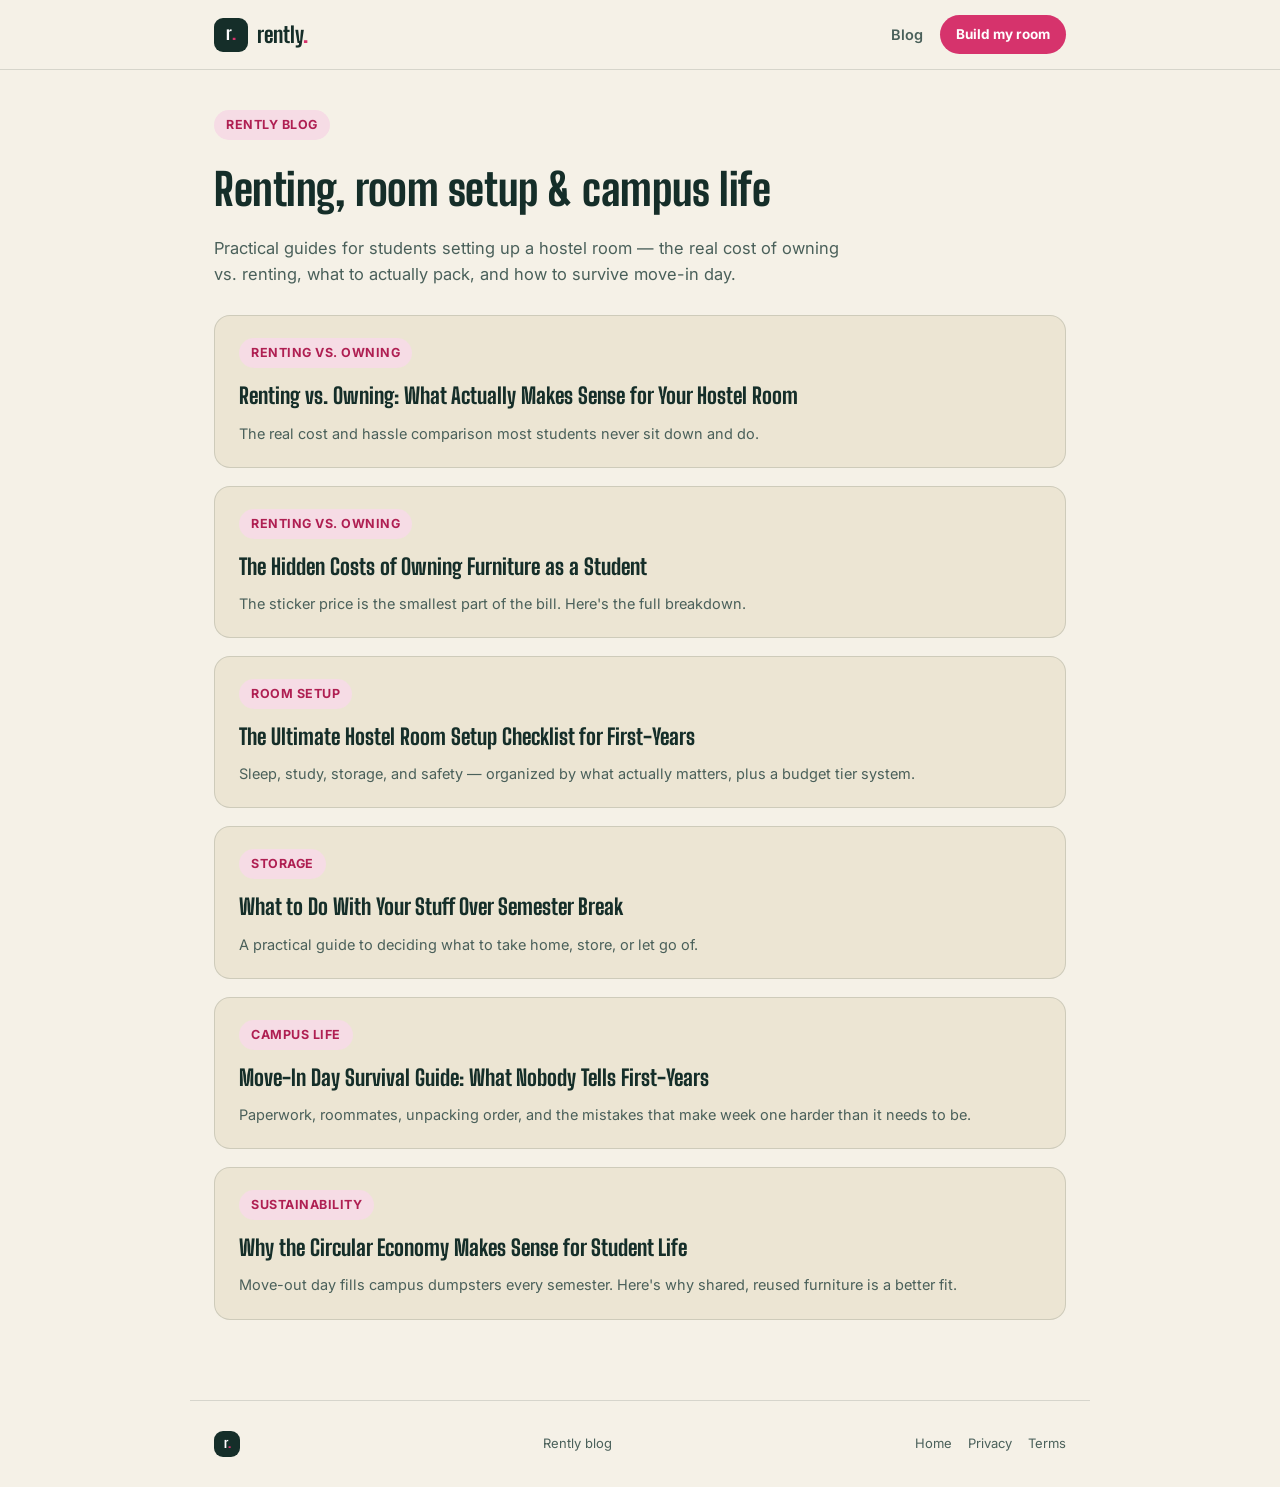
==== blog/index.html @ 52b4bbce "Add an SEO blog: renting vs. owning, plus broader student-life content Built as real static HTML pag" ====
<!DOCTYPE html>
<html lang="en">
<head>
<meta charset="UTF-8" />
<meta name="viewport" content="width=device-width, initial-scale=1.0" />
<title>Rently Blog — Renting, Room Setup & Campus Life</title>
<meta name="description" content="Practical guides on renting vs. owning, hostel room setup, semester storage, and campus move-in life — from the team behind Rently." />
<link rel="canonical" href="https://rently-site.rently-campus.workers.dev/blog/" />
<meta property="og:type" content="website" />
<meta property="og:title" content="Rently Blog — Renting, Room Setup & Campus Life" />
<meta property="og:description" content="Practical guides on renting vs. owning, hostel room setup, semester storage, and campus move-in life." />
<meta property="og:url" content="https://rently-site.rently-campus.workers.dev/blog/" />
<meta name="twitter:card" content="summary" />
<link rel="icon" href="data:image/svg+xml,%3Csvg xmlns='http://www.w3.org/2000/svg' viewBox='0 0 64 64'%3E%3Crect width='64' height='64' rx='16' fill='%23152E29'/%3E%3Ctext x='19' y='45' font-family='Georgia,serif' font-weight='800' font-size='34' fill='%23fff'%3Er%3C/text%3E%3Ccircle cx='47' cy='40' r='4' fill='%23D6336C'/%3E%3C/svg%3E" />
<link rel="stylesheet" href="/blog/blog.css" />
</head>
<body>
<header class="rn-header">
  <div class="rn-header-inner">
    <a class="rn-logo" href="/"><span class="rn-logo-badge">r<span class="rn-dot">.</span></span><span class="rn-logo-word">rently<span class="rn-dot">.</span></span></a>
    <nav style="display:flex; gap:4px; align-items:center;">
      <a class="rn-nav-link" href="/blog/">Blog</a>
      <a class="rn-cta" href="/">Build my room</a>
    </nav>
  </div>
</header>

<main class="rn-wrap-wide">
  <span class="rn-eyebrow">Rently Blog</span>
  <h1 class="rn-display" style="font-size:clamp(30px,5vw,44px); margin:0 0 10px;">Renting, room setup &amp; campus life</h1>
  <p style="font-size:16.5px; color:var(--ink-soft); max-width:640px; margin:0;">Practical guides for students setting up a hostel room &mdash; the real cost of owning vs. renting, what to actually pack, and how to survive move-in day.</p>

  <div class="rn-post-grid">
    <a class="rn-post-card" href="/blog/renting-vs-owning-hostel-room.html">
      <span class="rn-eyebrow">Renting vs. Owning</span>
      <h2>Renting vs. Owning: What Actually Makes Sense for Your Hostel Room</h2>
      <p>The real cost and hassle comparison most students never sit down and do.</p>
    </a>
    <a class="rn-post-card" href="/blog/hidden-costs-of-owning-furniture.html">
      <span class="rn-eyebrow">Renting vs. Owning</span>
      <h2>The Hidden Costs of Owning Furniture as a Student</h2>
      <p>The sticker price is the smallest part of the bill. Here's the full breakdown.</p>
    </a>
    <a class="rn-post-card" href="/blog/hostel-room-setup-checklist.html">
      <span class="rn-eyebrow">Room Setup</span>
      <h2>The Ultimate Hostel Room Setup Checklist for First-Years</h2>
      <p>Sleep, study, storage, and safety &mdash; organized by what actually matters, plus a budget tier system.</p>
    </a>
    <a class="rn-post-card" href="/blog/semester-break-storage-guide.html">
      <span class="rn-eyebrow">Storage</span>
      <h2>What to Do With Your Stuff Over Semester Break</h2>
      <p>A practical guide to deciding what to take home, store, or let go of.</p>
    </a>
    <a class="rn-post-card" href="/blog/move-in-day-survival-guide.html">
      <span class="rn-eyebrow">Campus Life</span>
      <h2>Move-In Day Survival Guide: What Nobody Tells First-Years</h2>
      <p>Paperwork, roommates, unpacking order, and the mistakes that make week one harder than it needs to be.</p>
    </a>
    <a class="rn-post-card" href="/blog/circular-economy-student-life.html">
      <span class="rn-eyebrow">Sustainability</span>
      <h2>Why the Circular Economy Makes Sense for Student Life</h2>
      <p>Move-out day fills campus dumpsters every semester. Here's why shared, reused furniture is a better fit.</p>
    </a>
  </div>
</main>

<footer class="rn-footer">
  <a class="rn-logo" href="/"><span class="rn-logo-badge" style="width:26px;height:26px;font-size:13.5px;">r<span class="rn-dot">.</span></span></a>
  <span>Rently blog</span>
  <div class="rn-footer-links">
    <a href="/">Home</a>
    <a href="/privacy">Privacy</a>
    <a href="/terms">Terms</a>
  </div>
</footer>
</body>
</html>
---- blog/blog.css ----
@import url('https://fonts.googleapis.com/css2?family=Big+Shoulders+Display:wght@600;700;800;900&family=Inter:wght@400;500;600;700&display=swap');
:root {
  --cream: #F5F1E7; --cream-card: #ECE5D3; --ink: #152E29; --ink-soft: #4A605A; --ink-faint: #7C8C86;
  --magenta: #D6336C; --magenta-dark: #AF1F52; --magenta-tint: #F6DCE5; --line: rgba(21,46,41,0.14);
}
* { box-sizing: border-box; }
html, body { margin: 0; padding: 0; }
body { font-family: 'Inter', system-ui, sans-serif; background: var(--cream); color: var(--ink); min-height: 100vh; line-height: 1.6; }
a { color: var(--magenta-dark); }
.rn-display { font-family: 'Big Shoulders Display', 'Inter', sans-serif; font-weight: 800; letter-spacing: -0.01em; }

/* header */
.rn-header { position: sticky; top: 0; z-index: 40; background: rgba(245,241,231,0.94); backdrop-filter: blur(6px); border-bottom: 1px solid var(--line); }
.rn-header-inner { max-width: 900px; margin: 0 auto; padding: 14px 24px; display: flex; align-items: center; justify-content: space-between; gap: 16px; flex-wrap: wrap; }
.rn-logo { display: flex; align-items: center; gap: 9px; text-decoration: none; }
.rn-logo-badge { width: 34px; height: 34px; font-size: 17.7px; background: var(--ink); color: #fff; border-radius: 9px; display: flex; align-items: center; justify-content: center; font-family: 'Big Shoulders Display', sans-serif; font-weight: 800; flex-shrink: 0; }
.rn-logo-word { font-family: 'Big Shoulders Display', sans-serif; font-weight: 800; font-size: 22px; color: var(--ink); }
.rn-dot { color: var(--magenta); }
.rn-nav-link { font-family: 'Inter'; font-weight: 600; font-size: 14.5px; color: var(--ink-soft); text-decoration: none; padding: 9px 13px; border-radius: 999px; }
.rn-nav-link:hover { background: var(--cream-card); color: var(--ink); }
.rn-cta { background: var(--magenta); color: #fff; border: none; font-family: 'Inter'; font-weight: 700; font-size: 13.5px; padding: 9px 16px; border-radius: 999px; cursor: pointer; text-decoration: none; display: inline-block; }
.rn-cta:hover { background: var(--magenta-dark); }

/* layout */
.rn-wrap { max-width: 720px; margin: 0 auto; padding: 40px 24px 80px; }
.rn-wrap-wide { max-width: 900px; margin: 0 auto; padding: 40px 24px 80px; }
.rn-eyebrow { display: inline-block; font-size: 12.5px; font-weight: 700; letter-spacing: 0.04em; text-transform: uppercase; color: var(--magenta-dark); background: var(--magenta-tint); padding: 5px 12px; border-radius: 999px; margin-bottom: 14px; }
.rn-post-title { font-size: clamp(30px, 5vw, 46px); margin: 0 0 10px; line-height: 1.08; }
.rn-post-meta { color: var(--ink-faint); font-size: 13.5px; margin: 0 0 34px; }
.rn-post-body h2 { font-family: 'Big Shoulders Display', sans-serif; font-weight: 800; font-size: 26px; margin: 40px 0 14px; }
.rn-post-body h3 { font-family: 'Big Shoulders Display', sans-serif; font-weight: 700; font-size: 20px; margin: 28px 0 10px; }
.rn-post-body p { font-size: 16.5px; color: var(--ink); margin: 0 0 18px; }
.rn-post-body ul, .rn-post-body ol { font-size: 16.5px; margin: 0 0 18px; padding-left: 22px; }
.rn-post-body li { margin-bottom: 8px; }
.rn-post-body blockquote { margin: 28px 0; padding: 18px 22px; background: var(--cream-card); border-left: 4px solid var(--magenta); border-radius: 0 12px 12px 0; font-size: 16px; color: var(--ink-soft); font-style: italic; }
.rn-post-body strong { color: var(--ink); }
.rn-callout { margin: 36px 0; padding: 24px 26px; background: var(--ink); color: var(--cream); border-radius: 16px; }
.rn-callout h3 { font-family: 'Big Shoulders Display', sans-serif; font-weight: 800; font-size: 22px; margin: 0 0 8px; color: #fff; }
.rn-callout p { color: rgba(245,241,231,0.82); margin: 0 0 16px; font-size: 15px; }

/* blog index */
.rn-post-grid { display: grid; gap: 18px; margin-top: 28px; }
.rn-post-card { display: block; text-decoration: none; color: inherit; border: 1px solid var(--line); background: var(--cream-card); border-radius: 16px; padding: 22px 24px; }
.rn-post-card:hover { border-color: var(--magenta); }
.rn-post-card .rn-eyebrow { margin-bottom: 10px; }
.rn-post-card h2 { font-family: 'Big Shoulders Display', sans-serif; font-weight: 800; font-size: 22px; margin: 0 0 8px; color: var(--ink); }
.rn-post-card p { margin: 0; font-size: 14.5px; color: var(--ink-soft); }

/* related */
.rn-related { margin-top: 56px; padding-top: 32px; border-top: 1px solid var(--line); }
.rn-related h3 { font-family: 'Big Shoulders Display', sans-serif; font-weight: 800; font-size: 20px; margin: 0 0 16px; }
.rn-related-grid { display: grid; grid-template-columns: repeat(auto-fit, minmax(200px, 1fr)); gap: 14px; }
.rn-related-grid a { display: block; text-decoration: none; color: var(--ink); font-weight: 600; font-size: 14.5px; padding: 14px 16px; background: var(--cream-card); border-radius: 12px; }
.rn-related-grid a:hover { color: var(--magenta-dark); }

/* footer */
.rn-footer { border-top: 1px solid var(--line); padding: 30px 24px; display: flex; justify-content: space-between; align-items: center; color: var(--ink-soft); font-size: 13px; max-width: 900px; margin: 0 auto; flex-wrap: wrap; gap: 10px; }
.rn-footer a { color: var(--ink-soft); text-decoration: none; }
.rn-footer a:hover { color: var(--ink); text-decoration: underline; }
.rn-footer-links { display: flex; gap: 16px; }

@media (max-width: 640px) {
  .rn-footer { flex-direction: column; align-items: flex-start; padding: 24px 16px; }
  .rn-wrap, .rn-wrap-wide { padding: 28px 18px 60px; }
}
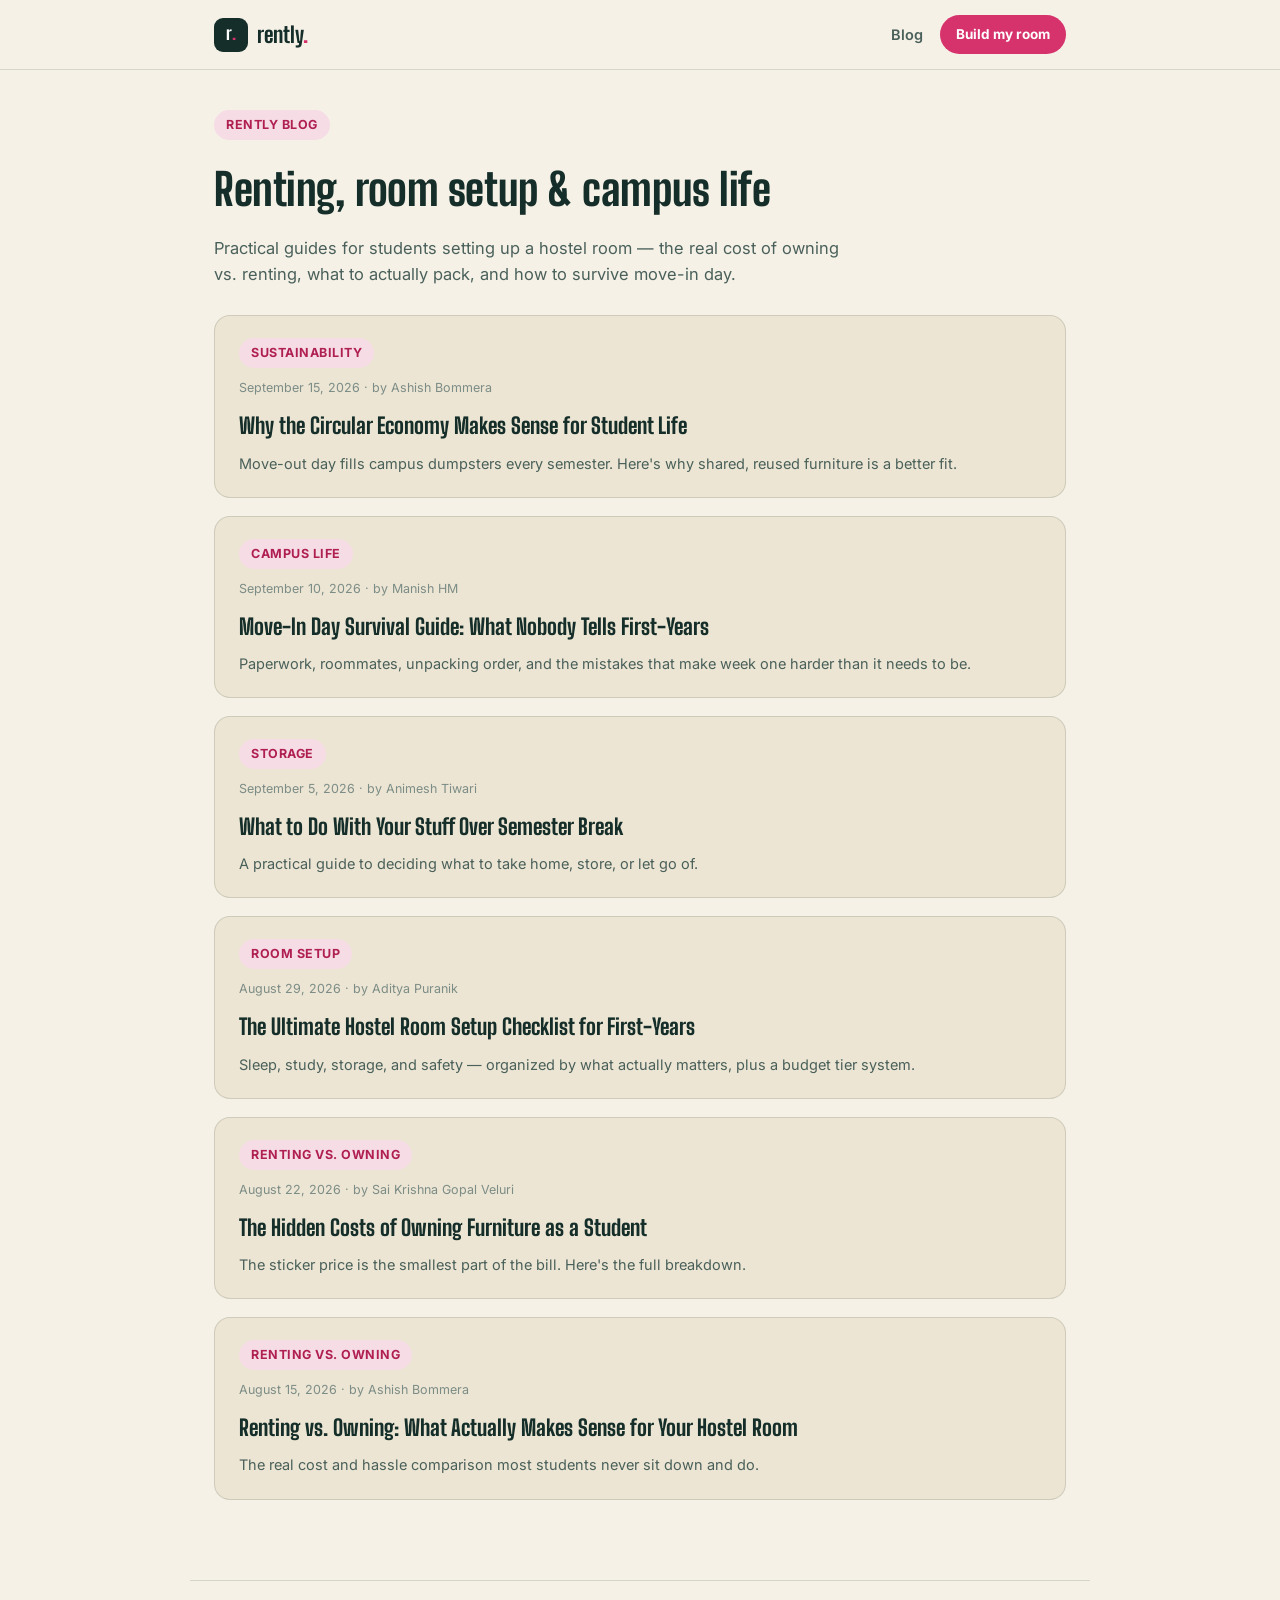
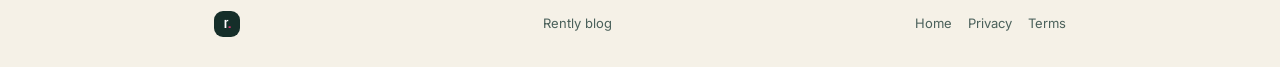
==== commit 72eacc36: "Add publish dates and author bylines to all blog posts Each post now shows "Month Day, Year · by [Au" ====
--- a/blog/index.html
+++ b/blog/index.html
@@ -5,11 +5,11 @@
 <meta name="viewport" content="width=device-width, initial-scale=1.0" />
 <title>Rently Blog — Renting, Room Setup & Campus Life</title>
 <meta name="description" content="Practical guides on renting vs. owning, hostel room setup, semester storage, and campus move-in life — from the team behind Rently." />
-<link rel="canonical" href="https://rently-site.rently-campus.workers.dev/blog/" />
+<link rel="canonical" href="https://rently-site.rently-campus.workers.dev/blog/index.html" />
 <meta property="og:type" content="website" />
 <meta property="og:title" content="Rently Blog — Renting, Room Setup & Campus Life" />
 <meta property="og:description" content="Practical guides on renting vs. owning, hostel room setup, semester storage, and campus move-in life." />
-<meta property="og:url" content="https://rently-site.rently-campus.workers.dev/blog/" />
+<meta property="og:url" content="https://rently-site.rently-campus.workers.dev/blog/index.html" />
 <meta name="twitter:card" content="summary" />
 <link rel="icon" href="data:image/svg+xml,%3Csvg xmlns='http://www.w3.org/2000/svg' viewBox='0 0 64 64'%3E%3Crect width='64' height='64' rx='16' fill='%23152E29'/%3E%3Ctext x='19' y='45' font-family='Georgia,serif' font-weight='800' font-size='34' fill='%23fff'%3Er%3C/text%3E%3Ccircle cx='47' cy='40' r='4' fill='%23D6336C'/%3E%3C/svg%3E" />
 <link rel="stylesheet" href="/blog/blog.css" />
@@ -19,7 +19,7 @@
   <div class="rn-header-inner">
     <a class="rn-logo" href="/"><span class="rn-logo-badge">r<span class="rn-dot">.</span></span><span class="rn-logo-word">rently<span class="rn-dot">.</span></span></a>
     <nav style="display:flex; gap:4px; align-items:center;">
-      <a class="rn-nav-link" href="/blog/">Blog</a>
+      <a class="rn-nav-link" href="/blog/index.html">Blog</a>
       <a class="rn-cta" href="/">Build my room</a>
     </nav>
   </div>
@@ -31,35 +31,41 @@
   <p style="font-size:16.5px; color:var(--ink-soft); max-width:640px; margin:0;">Practical guides for students setting up a hostel room &mdash; the real cost of owning vs. renting, what to actually pack, and how to survive move-in day.</p>
 
   <div class="rn-post-grid">
-    <a class="rn-post-card" href="/blog/renting-vs-owning-hostel-room.html">
-      <span class="rn-eyebrow">Renting vs. Owning</span>
-      <h2>Renting vs. Owning: What Actually Makes Sense for Your Hostel Room</h2>
-      <p>The real cost and hassle comparison most students never sit down and do.</p>
+    <a class="rn-post-card" href="/blog/circular-economy-student-life.html">
+      <span class="rn-eyebrow">Sustainability</span>
+      <span class="rn-post-card-meta">September 15, 2026 &middot; by Ashish Bommera</span>
+      <h2>Why the Circular Economy Makes Sense for Student Life</h2>
+      <p>Move-out day fills campus dumpsters every semester. Here's why shared, reused furniture is a better fit.</p>
+    </a>
+    <a class="rn-post-card" href="/blog/move-in-day-survival-guide.html">
+      <span class="rn-eyebrow">Campus Life</span>
+      <span class="rn-post-card-meta">September 10, 2026 &middot; by Manish HM</span>
+      <h2>Move-In Day Survival Guide: What Nobody Tells First-Years</h2>
+      <p>Paperwork, roommates, unpacking order, and the mistakes that make week one harder than it needs to be.</p>
+    </a>
+    <a class="rn-post-card" href="/blog/semester-break-storage-guide.html">
+      <span class="rn-eyebrow">Storage</span>
+      <span class="rn-post-card-meta">September 5, 2026 &middot; by Animesh Tiwari</span>
+      <h2>What to Do With Your Stuff Over Semester Break</h2>
+      <p>A practical guide to deciding what to take home, store, or let go of.</p>
+    </a>
+    <a class="rn-post-card" href="/blog/hostel-room-setup-checklist.html">
+      <span class="rn-eyebrow">Room Setup</span>
+      <span class="rn-post-card-meta">August 29, 2026 &middot; by Aditya Puranik</span>
+      <h2>The Ultimate Hostel Room Setup Checklist for First-Years</h2>
+      <p>Sleep, study, storage, and safety &mdash; organized by what actually matters, plus a budget tier system.</p>
     </a>
     <a class="rn-post-card" href="/blog/hidden-costs-of-owning-furniture.html">
       <span class="rn-eyebrow">Renting vs. Owning</span>
+      <span class="rn-post-card-meta">August 22, 2026 &middot; by Sai Krishna Gopal Veluri</span>
       <h2>The Hidden Costs of Owning Furniture as a Student</h2>
       <p>The sticker price is the smallest part of the bill. Here's the full breakdown.</p>
     </a>
-    <a class="rn-post-card" href="/blog/hostel-room-setup-checklist.html">
-      <span class="rn-eyebrow">Room Setup</span>
-      <h2>The Ultimate Hostel Room Setup Checklist for First-Years</h2>
-      <p>Sleep, study, storage, and safety &mdash; organized by what actually matters, plus a budget tier system.</p>
-    </a>
-    <a class="rn-post-card" href="/blog/semester-break-storage-guide.html">
-      <span class="rn-eyebrow">Storage</span>
-      <h2>What to Do With Your Stuff Over Semester Break</h2>
-      <p>A practical guide to deciding what to take home, store, or let go of.</p>
-    </a>
-    <a class="rn-post-card" href="/blog/move-in-day-survival-guide.html">
-      <span class="rn-eyebrow">Campus Life</span>
-      <h2>Move-In Day Survival Guide: What Nobody Tells First-Years</h2>
-      <p>Paperwork, roommates, unpacking order, and the mistakes that make week one harder than it needs to be.</p>
-    </a>
-    <a class="rn-post-card" href="/blog/circular-economy-student-life.html">
-      <span class="rn-eyebrow">Sustainability</span>
-      <h2>Why the Circular Economy Makes Sense for Student Life</h2>
-      <p>Move-out day fills campus dumpsters every semester. Here's why shared, reused furniture is a better fit.</p>
+    <a class="rn-post-card" href="/blog/renting-vs-owning-hostel-room.html">
+      <span class="rn-eyebrow">Renting vs. Owning</span>
+      <span class="rn-post-card-meta">August 15, 2026 &middot; by Ashish Bommera</span>
+      <h2>Renting vs. Owning: What Actually Makes Sense for Your Hostel Room</h2>
+      <p>The real cost and hassle comparison most students never sit down and do.</p>
     </a>
   </div>
 </main>
--- a/blog/blog.css
+++ b/blog/blog.css
@@ -45,6 +45,7 @@
 .rn-post-card .rn-eyebrow { margin-bottom: 10px; }
 .rn-post-card h2 { font-family: 'Big Shoulders Display', sans-serif; font-weight: 800; font-size: 22px; margin: 0 0 8px; color: var(--ink); }
 .rn-post-card p { margin: 0; font-size: 14.5px; color: var(--ink-soft); }
+.rn-post-card-meta { display: block; font-size: 12.5px; color: var(--ink-faint); margin: 0 0 10px; }
 
 /* related */
 .rn-related { margin-top: 56px; padding-top: 32px; border-top: 1px solid var(--line); }
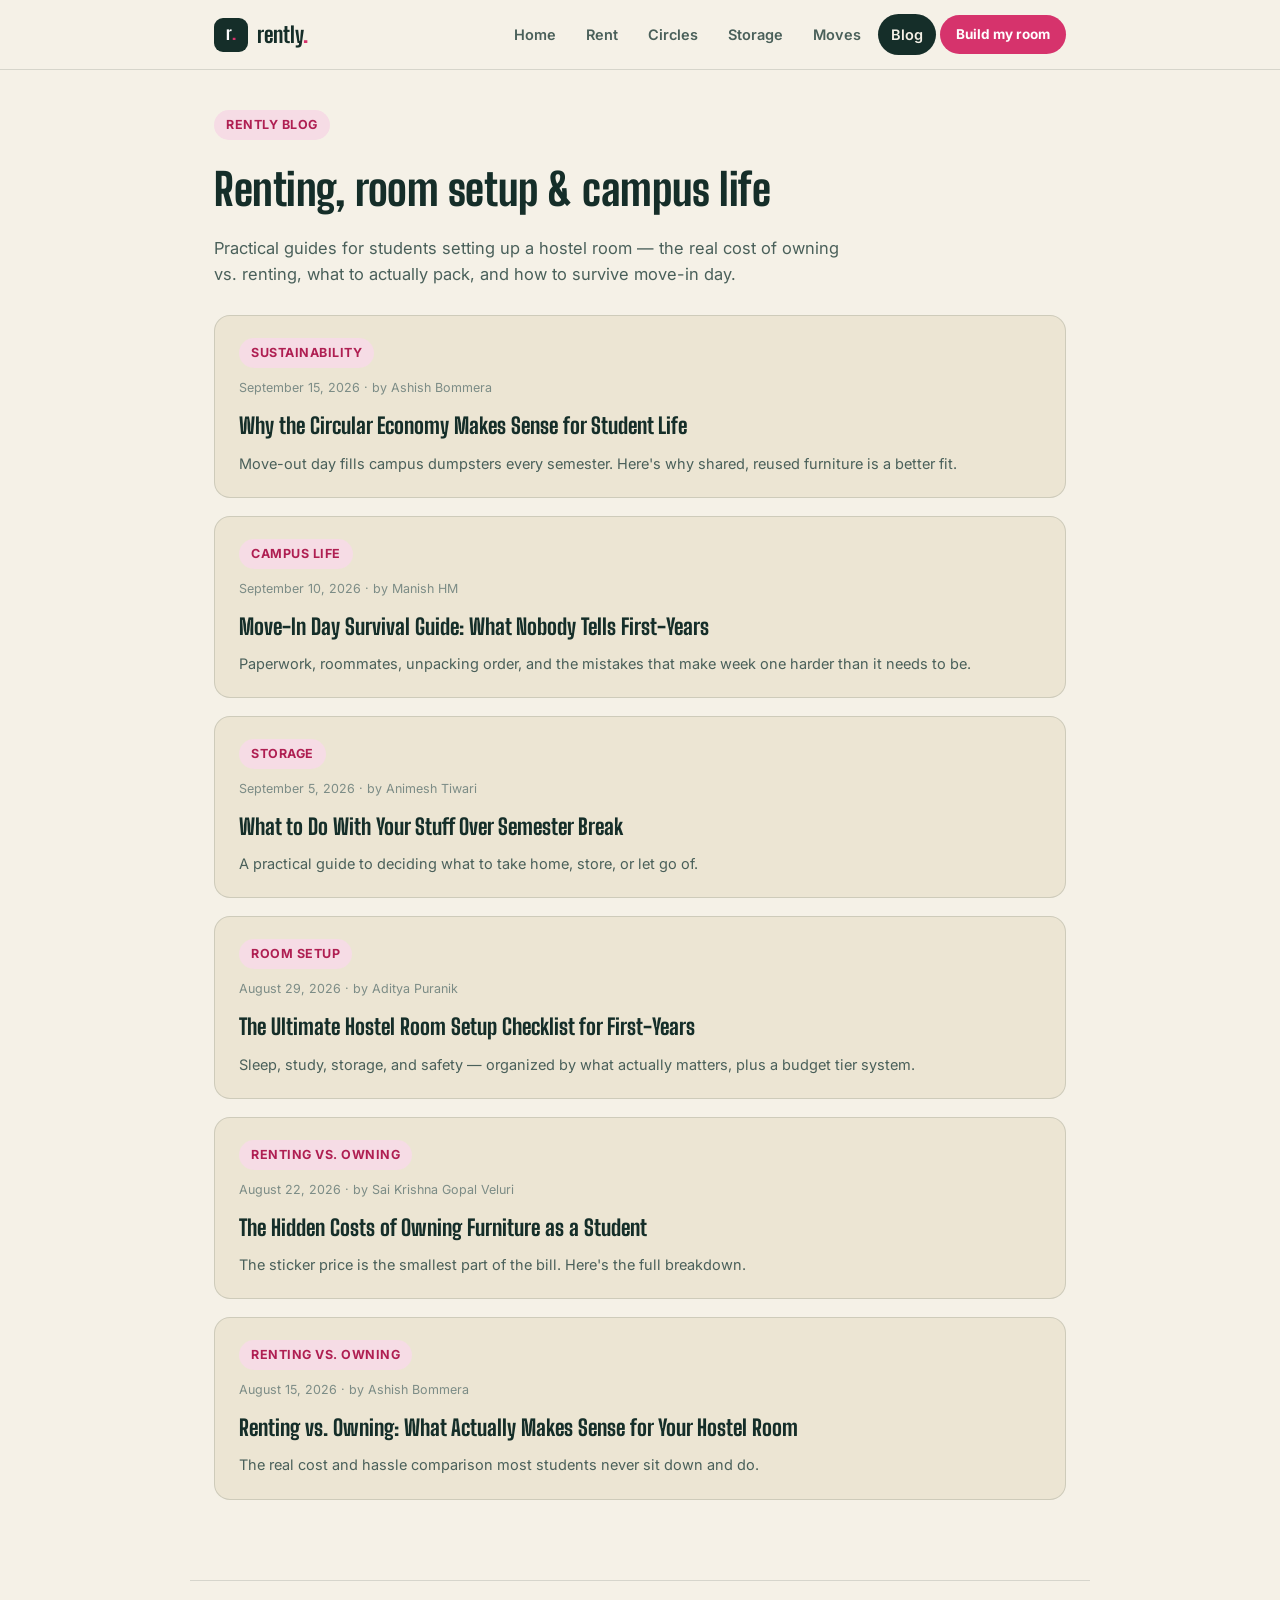
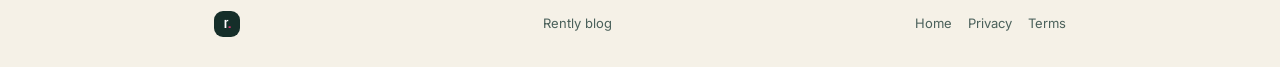
==== commit cbb42d35: "Fix Blog nav looking like a product feature, and give the SPA real deep-linkable routes Two separate" ====
--- a/blog/index.html
+++ b/blog/index.html
@@ -18,8 +18,13 @@
 <header class="rn-header">
   <div class="rn-header-inner">
     <a class="rn-logo" href="/"><span class="rn-logo-badge">r<span class="rn-dot">.</span></span><span class="rn-logo-word">rently<span class="rn-dot">.</span></span></a>
-    <nav style="display:flex; gap:4px; align-items:center;">
-      <a class="rn-nav-link" href="/blog/index.html">Blog</a>
+    <nav style="display:flex; gap:4px; align-items:center; flex-wrap:wrap;">
+      <a class="rn-nav-link" href="/">Home</a>
+      <a class="rn-nav-link" href="/build">Rent</a>
+      <a class="rn-nav-link" href="/circles">Circles</a>
+      <a class="rn-nav-link" href="/storage">Storage</a>
+      <a class="rn-nav-link" href="/moves">Moves</a>
+      <a class="rn-nav-link active" href="/blog/index.html">Blog</a>
       <a class="rn-cta" href="/">Build my room</a>
     </nav>
   </div>
--- a/blog/blog.css
+++ b/blog/blog.css
@@ -18,6 +18,7 @@
 .rn-dot { color: var(--magenta); }
 .rn-nav-link { font-family: 'Inter'; font-weight: 600; font-size: 14.5px; color: var(--ink-soft); text-decoration: none; padding: 9px 13px; border-radius: 999px; }
 .rn-nav-link:hover { background: var(--cream-card); color: var(--ink); }
+.rn-nav-link.active { background: var(--ink); color: var(--cream); }
 .rn-cta { background: var(--magenta); color: #fff; border: none; font-family: 'Inter'; font-weight: 700; font-size: 13.5px; padding: 9px 16px; border-radius: 999px; cursor: pointer; text-decoration: none; display: inline-block; }
 .rn-cta:hover { background: var(--magenta-dark); }
 
@@ -63,4 +64,6 @@
 @media (max-width: 640px) {
   .rn-footer { flex-direction: column; align-items: flex-start; padding: 24px 16px; }
   .rn-wrap, .rn-wrap-wide { padding: 28px 18px 60px; }
+  .rn-nav-link { padding: 7px 9px; font-size: 13px; }
+  .rn-header-inner nav { row-gap: 6px; }
 }
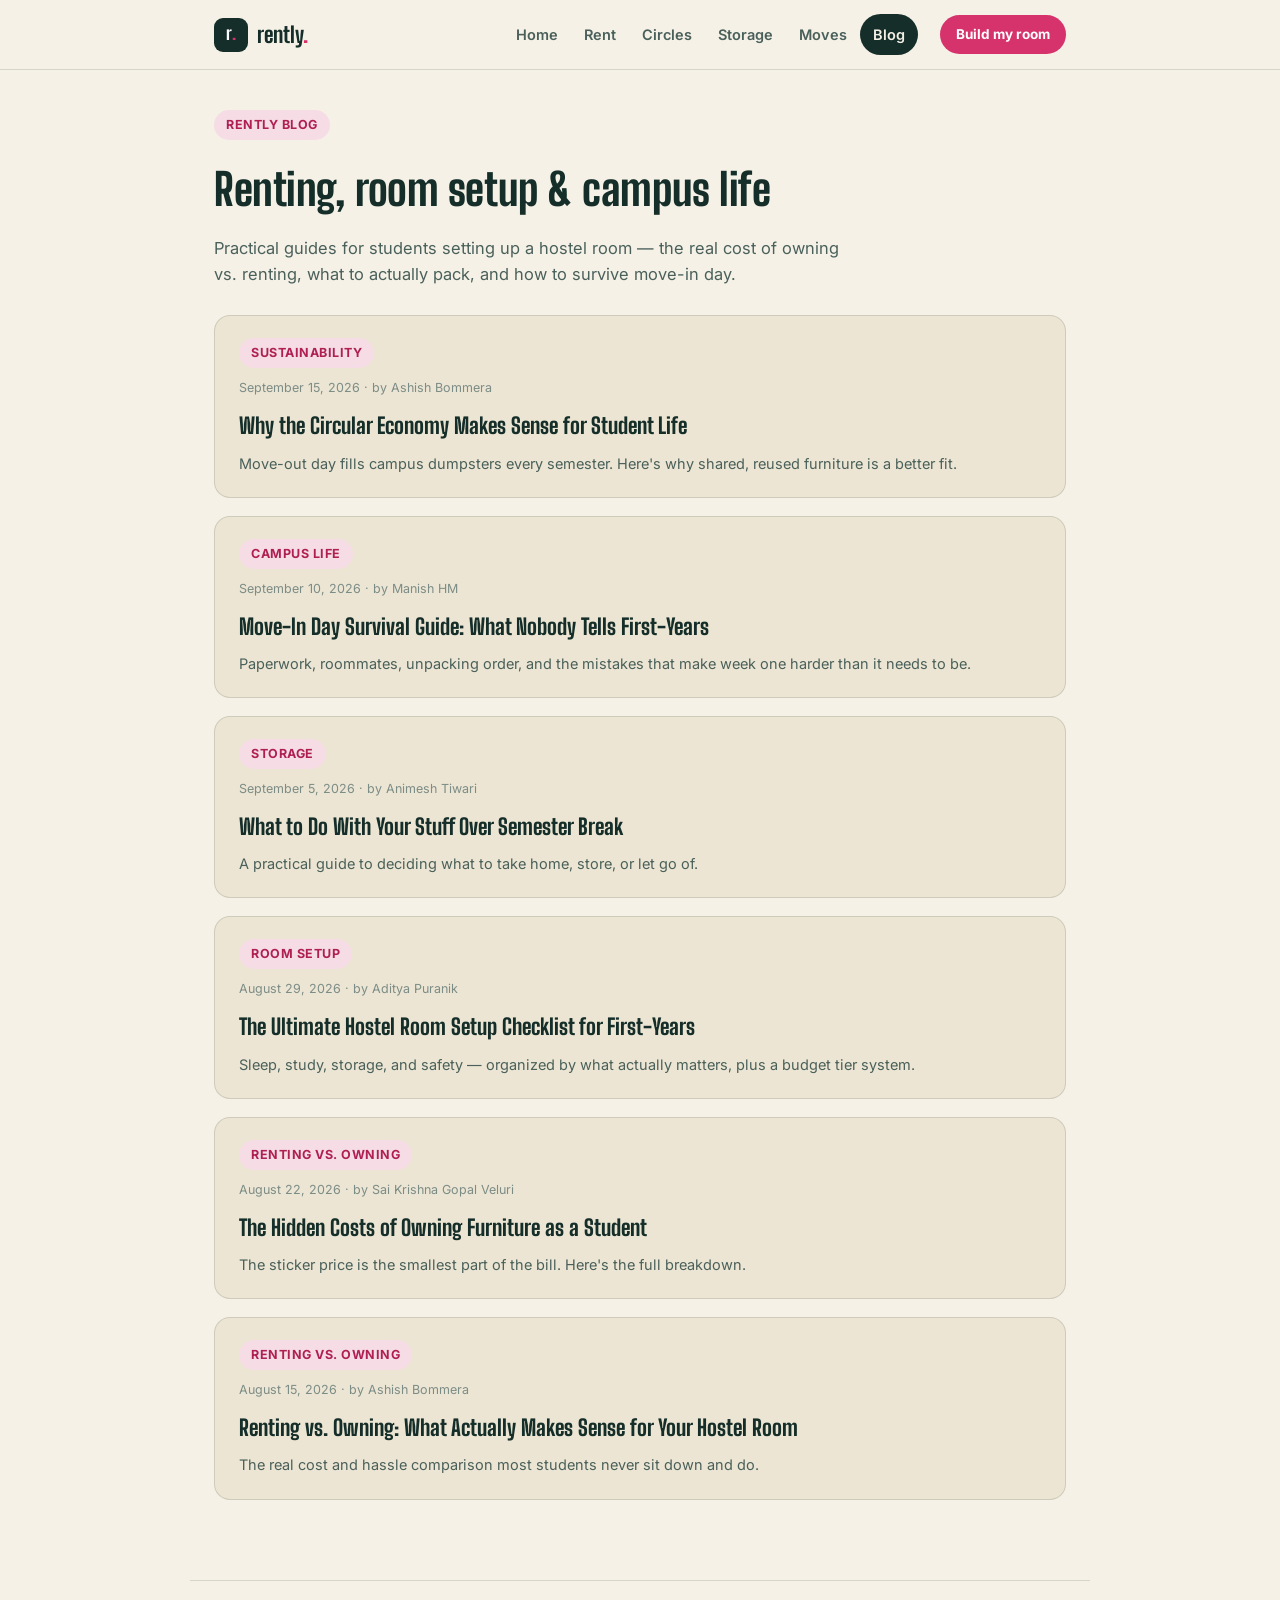
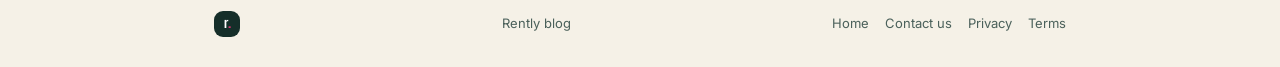
==== commit f65c2098: "Add a Contact us page with an admin inbox, and a WhatsApp save button on pickup codes The form write" ====
--- a/blog/index.html
+++ b/blog/index.html
@@ -20,10 +20,10 @@
     <a class="rn-logo" href="/"><span class="rn-logo-badge">r<span class="rn-dot">.</span></span><span class="rn-logo-word">rently<span class="rn-dot">.</span></span></a>
     <nav style="display:flex; gap:4px; align-items:center; flex-wrap:wrap;">
       <a class="rn-nav-link" href="/">Home</a>
-      <a class="rn-nav-link" href="/build">Rent</a>
+      <a class="rn-nav-link" href="/build" data-staff-hide>Rent</a>
       <a class="rn-nav-link" href="/circles">Circles</a>
-      <a class="rn-nav-link" href="/storage">Storage</a>
-      <a class="rn-nav-link" href="/moves">Moves</a>
+      <a class="rn-nav-link" href="/storage" data-staff-hide>Storage</a>
+      <a class="rn-nav-link" href="/moves" data-staff-hide>Moves</a>
       <a class="rn-nav-link active" href="/blog/index.html">Blog</a>
       <a class="rn-cta" href="/">Build my room</a>
     </nav>
@@ -80,9 +80,11 @@
   <span>Rently blog</span>
   <div class="rn-footer-links">
     <a href="/">Home</a>
+    <a href="/contact">Contact us</a>
     <a href="/privacy">Privacy</a>
     <a href="/terms">Terms</a>
   </div>
 </footer>
+<script defer src="/blog/blog-nav.js"></script>
 </body>
 </html>
--- a/blog/blog.css
+++ b/blog/blog.css
@@ -19,8 +19,18 @@
 .rn-nav-link { font-family: 'Inter'; font-weight: 600; font-size: 14.5px; color: var(--ink-soft); text-decoration: none; padding: 9px 13px; border-radius: 999px; }
 .rn-nav-link:hover { background: var(--cream-card); color: var(--ink); }
 .rn-nav-link.active { background: var(--ink); color: var(--cream); }
+/* Sibling focus: dim the other nav links while one is hovered or keyboard-focused. gap is 0 so hover isn't lost between items. */
+.rn-header nav { gap: 0 !important; }
+.rn-nav-link { transition: opacity 0.2s ease-out, background 0.15s, color 0.15s; }
+@media (hover: hover) {
+  .rn-header nav:has(> .rn-nav-link:hover) > .rn-nav-link:not(:hover) { opacity: 0.3; }
+}
+.rn-header nav:has(> .rn-nav-link:focus-visible) > .rn-nav-link:not(:focus-visible) { opacity: 0.3; }
+@media (prefers-reduced-motion: reduce) { .rn-nav-link { transition: none; } }
 .rn-cta { background: var(--magenta); color: #fff; border: none; font-family: 'Inter'; font-weight: 700; font-size: 13.5px; padding: 9px 16px; border-radius: 999px; cursor: pointer; text-decoration: none; display: inline-block; }
 .rn-cta:hover { background: var(--magenta-dark); }
+.rn-header nav .rn-cta { margin-left: 22px; }
+@media (max-width: 640px) { .rn-header nav .rn-cta { margin-left: 10px; } }
 
 /* layout */
 .rn-wrap { max-width: 720px; margin: 0 auto; padding: 40px 24px 80px; }
